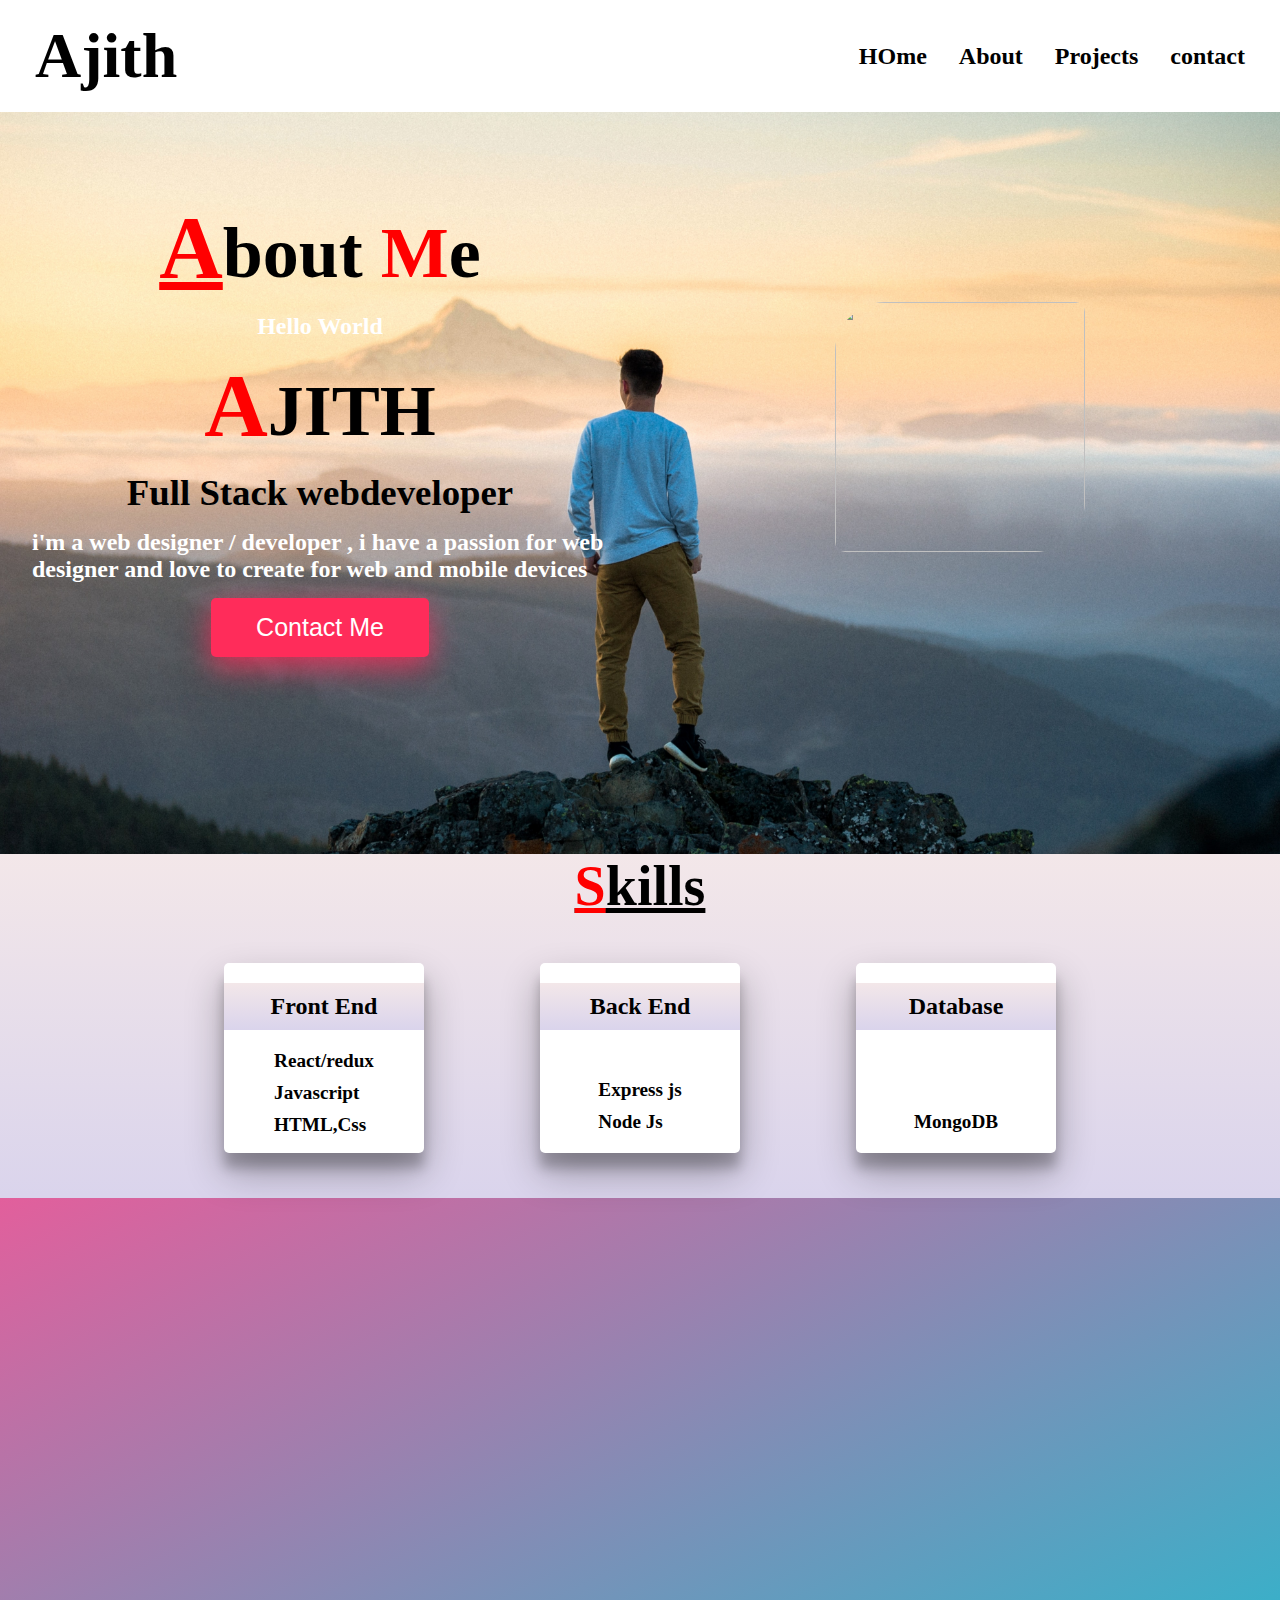
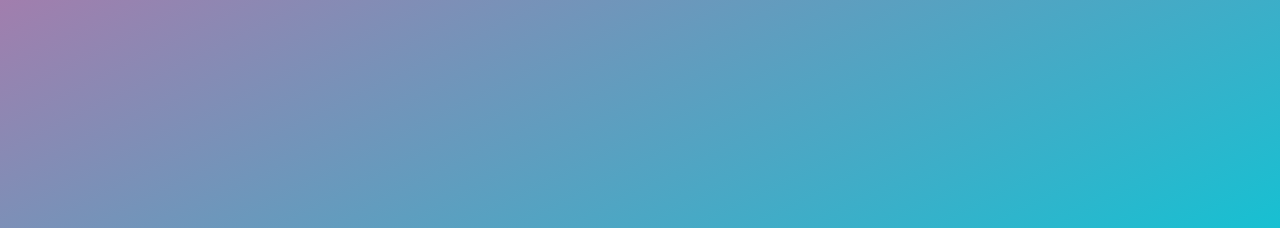
==== index.html @ d1f3cdd7 "new portifolio" ====
<!DOCTYPE html>
<html lang="en">
  <head>
    <meta charset="UTF-8" />
    <meta http-equiv="X-UA-Compatible" content="IE=edge" />
    <meta name="viewport" content="width=device-width, initial-scale=1.0" />
    <title>Document</title>
    <link rel="stylesheet" href="style.css" />
  </head>
  <body>
    <header>
      <div class="container">
        <nav class="navigation">
          <a href="" class="logo"><h1>Ajith</h1></a>

          <div class="menu-btn">
            <span class="line top-line"></span>
            <span class="line middle-line"></span
            ><span class="line bottom-line"></span>
          </div>

          <ul class="nav_menu">
            <li class="nav_list"><a href="" class="nav_links">HOme</a></li>
            <li class="nav_list"><a href="" class="nav_links">About</a></li>
            <li class="nav_list"><a href="" class="nav_links">Projects</a></li>
            <li class="nav_list"><a href="" class="nav_links">contact</a></li>
          </ul>
        </nav>
      </div>
    </header>

    <section id="about">
      <div class="section-first">
        <div class="inside-container">
          <h2>
            <span class="letter-a">A</span>bout
            <span class="about-txt-heading">M</span>e
          </h2>
          <p>Hello World</p>
          <h1><span class="letter-a">A</span>jith</h1>
          <span class="text-one">Full Stack webdeveloper</span>

          <p>
            i'm a web designer / developer , i have a passion for web designer
            and love to create for web and mobile devices
          </p>
          <button class="primaryBTN">Contact Me</button>
        </div>
      </div>
      <div class="section-second">
        <img src="/profile.jpg" alt="" srcset="" />
      </div>
    </section>
    <section id="skills">
      <div class="">
        <h1><span class="letter-a">S</span>kills</h1>
      </div>
      <div class="skill-vews">
        <div class="skill-cards">
          <h2>Front End</h2>
          <div class="section-two">
            <p>React/redux</p>
            <p>Javascript</p>
            <p>HTML,Css</p>
          </div>
        </div>
        <div class="skill-cards">
          <h2>Back End</h2>
          <div class="section-two">
            <p>Express js</p>
            <p>Node Js</p>
          </div>
        </div>
        <div class="skill-cards">
          <h2>Database</h2>
          <div class="section-two">
            <p>MongoDB</p>
          </div>
        </div>
      </div>
    </section>
    <section id="contact"></section>

    <script src="script.js"></script>
  </body>
</html>
---- style.css ----
* {
  margin: 0;
  padding: 0;
  text-decoration: none;
  list-style: none;
}
:root {
  --bg-color: #1fa12324;
  --bg-primary: black;
  --text-normal: 1.5rem;
  --text-large: 4rem;
  --text-weight: 600;
  --text-color: black;
  --text-color-secondry: black;
}

.navigation {
  padding: 0 35px;
  height: 7rem;
  display: flex;
  align-items: center;
  justify-content: space-between;
}
.nav_menu_toogle {
  cursor: pointer;
  display: none;
}

.navigation .logo h1 {
  font-size: var(--text-large);
  font-weight: 600;
}
.navigation a {
  color: var(--text-color-secondry);
}
.nav_menu {
  display: flex;
  gap: 2rem;
  align-items: center;
}
.nav_links {
  font-weight: 600;
  font-size: var(--text-normal);
  color: black;
}
.nav_links:hover {
  color: red;
}
header {
  /* background: var(--bg-color); */
  width: 100%;
  position: fixed;
  background: #fff;
}

#about {
  padding: 7rem 0px;
  width: 100%;
  height: 70vh;
  background: url("/bg-one.jpg");
  background-repeat: no-repeat;
  background-size: cover;
  background-position: 80%;
  display: flex;
}
#home {
  width: 100%;
  height: 70vh;
  background: url("/bg-one.jpg");
  background-repeat: no-repeat;
  background-size: cover;
  background-position: 80%;
  display: flex;
  justify-content: center;
  align-items: center;
  flex-direction: column;
}
.image-logo img {
  width: 100px;
  height: 100px;
  object-fit: cover;
  background-position: 30%;
  border-radius: 50%;
  border: 3px rgb(255, 44, 90) solid;
}
#skills {
  width: 100%;
  height: 70vh;
  /* background: linear-gradient(-20deg, #e9defa 0%, #fbfcdb 100%); */
  background: linear-gradient(to top, #dad4ec 0%, #dad4ec 1%, #f3e7e9 100%);
  background-repeat: no-repeat;
  background-size: cover;
  background-position: 80%;
  display: flex;
  flex-direction: column;
  align-items: center;
  padding: 20px 45px;
}
#skills h1 {
  font-size: 3.5rem;
  font-weight: 900;
  text-decoration: underline;
  color: var(--text-color);
}
#skills h1 span {
  text-decoration: underline;
  color: red;
}
#contact {
  width: 100%;
  height: 70vh;
  background: linear-gradient(
    to bottom right,
    rgba(226, 95, 156, 1),
    rgba(23, 192, 210, 1)
  );
  display: flex;
}
.skill-cards {
  background: #fff;
  width: 200px;
  height: 150px;
  display: flex;
  border-radius: 5px;
  gap: 20px;
  flex-direction: column;
  align-items: center;
  justify-content: space-between;
  padding: 20px 0px;
  box-shadow: rgba(0, 0, 0, 0.3) 0px 19px 38px,
    rgba(0, 0, 0, 0.22) 0px 15px 12px;
}
.skill-cards h2 {
  width: 100%;
  text-align: center;
  padding: 10px 0px;
  font-weight: 600;
  background: linear-gradient(to top, #dad4ec 0%, #dad4ec 1%, #f3e7e9 100%);
}
.skill-cards h2:nth-child(even) {
  background: linear-gradient(
    to bottom right,
    rgba(226, 95, 156, 1),
    rgba(23, 192, 210, 1)
  );
}
.skill-vews {
  display: flex;
  justify-content: space-between;
  align-items: center;
  width: 40%;
  padding: 45px 0px;
}
.section-two {
  display: flex;
  flex-direction: column;
  gap: 10px;
  font-weight: 800;
}
.section-two p {
  font-size: 1.2rem;
}

.section-first {
  display: flex;
  justify-content: center;
  align-items: center;
  width: 50%;
}
.inside-container {
  font-size: x-large;
  border-radius: 10%;
  display: flex;
  gap: 15px;
  height: 100%;
  padding: 5px 25px;
  flex-direction: column;
  justify-content: center;
  align-items: center;
  width: 90%;
}
.inside-container h2 {
  font-size: 4.5rem;
}
.inside-container h2 .letter-a {
  font-size: 5.5rem;
  font-weight: 900;
  color: red;
  text-decoration: underline;
}
.inside-container h2 .about-txt-heading {
  font-size: 4.5rem;
  font-weight: 900;
  color: red;
}
.inside-container h1 {
  font-size: 4.5rem;
  text-transform: uppercase;
}
.inside-container h1 .letter-a {
  font-size: 5.5rem;
  font-weight: 900;
  color: red;
}
.inside-container .text-one {
  font-size: 2.3rem;
  font-weight: 600;
}
.section-second {
  display: flex;
  flex-direction: column;
  justify-content: center;
  align-items: center;
  width: 50%;
}
.section-second img {
  width: 250px;
  height: 250px;
  object-fit: cover;
  border-radius: 50px 10px;
}
.inside-container p {
  font-weight: 600;
  color: #fff;
}
.primaryBTN {
  font-size: 25px;
  background: rgb(255, 44, 90);
  color: #fff;
  padding: 15px 45px;
  border-radius: 5px;
  border: none;
  text-align: center;
  box-shadow: 0px 10px 30px rgba(255, 44, 90, 0.8);
  transition: 0.4s ease-in-out;
}

/* responsive */
@media (max-width: 1600px) {
  .skill-vews {
    width: 65%;
  }
  #skills {
    padding: 0;
    height: auto;
  }
}

@media (max-width: 800px) {
  .nav_menu_toogle {
    cursor: pointer;
    display: block;
  }
  .skill-vews {
    width: 95%;
    flex-direction: column;
    gap: 15px;
  }
  #skills {
    padding: 0;
    height: auto;
  }
  .skill-cards {
  }
  .nav_menu {
    position: absolute;
    left: 0;
    top: 7rem;
    background: #fff;
    padding: 3rem 4px;
    width: 100%;
    flex-direction: column;
    justify-content: space-between;
    align-items: center;
    clip-path: circle(0% at 90% -10%);
    transition: clip-path 0.8s ease;
  }
  .nav_menu.active {
    clip-path: circle(120% at 50% 0%);
  }

  #about {
    flex-direction: column;
    height: 90vh;
    gap: 15px;
  }
  .section-first {
    width: 100%;
  }
  .section-second {
    width: 100%;
  }
  .inside-container h2 {
    font-size: 3.1rem;
  }
  .inside-container h2 .letter-a {
    font-size: 3.1rem;
  }
  .inside-container h2 .about-txt-heading {
    font-size: 3.1rem;
  }
  .inside-container h1 {
    font-size: 3.1rem;
  }
  .inside-container h1 .letter-a {
    font-size: 3.1rem;
  }
  .inside-container .text-one {
    font-size: 1.3rem;
  }
  .primaryBTN {
    font-size: 20px;
    background: rgb(255, 44, 90);
    color: #fff;
    padding: 10px 45px;
    border-radius: 80px;
    border: none;
    text-align: center;
    box-shadow: 0px 10px 30px rgba(255, 44, 90, 0.8);
    transition: 0.4s ease-in-out;
  }

  /* just hamburger */

  .menu-btn {
    display: flex;
    flex-direction: column;
    gap: 8px;
  }
  .menu-btn .line {
    width: 28px;
    height: 2px;
    background-color: black;
    transform-origin: left;
    transition: transform 0.5s ease, opacity 0.2s ease;
  }

  .menu-btn .middle-line {
    transition-delay: 0.1s;
  }
  .menu-btn.open .middle-line {
    opacity: 0;
  }
  .menu-btn.open .top-line {
    transform: rotate(45deg);
  }
  .menu-btn.open .bottom-line {
    transform: rotate(-45deg);
  }

  .menu-btn-open {
    display: none;
  }

  .menu-btn-off {
    display: block;
  }
}

@media (max-width: 375px) {
  .section-second img {
    width: 150px;
    height: 150px;
    object-fit: cover;
    border-radius: 50px 10px;
  }
}
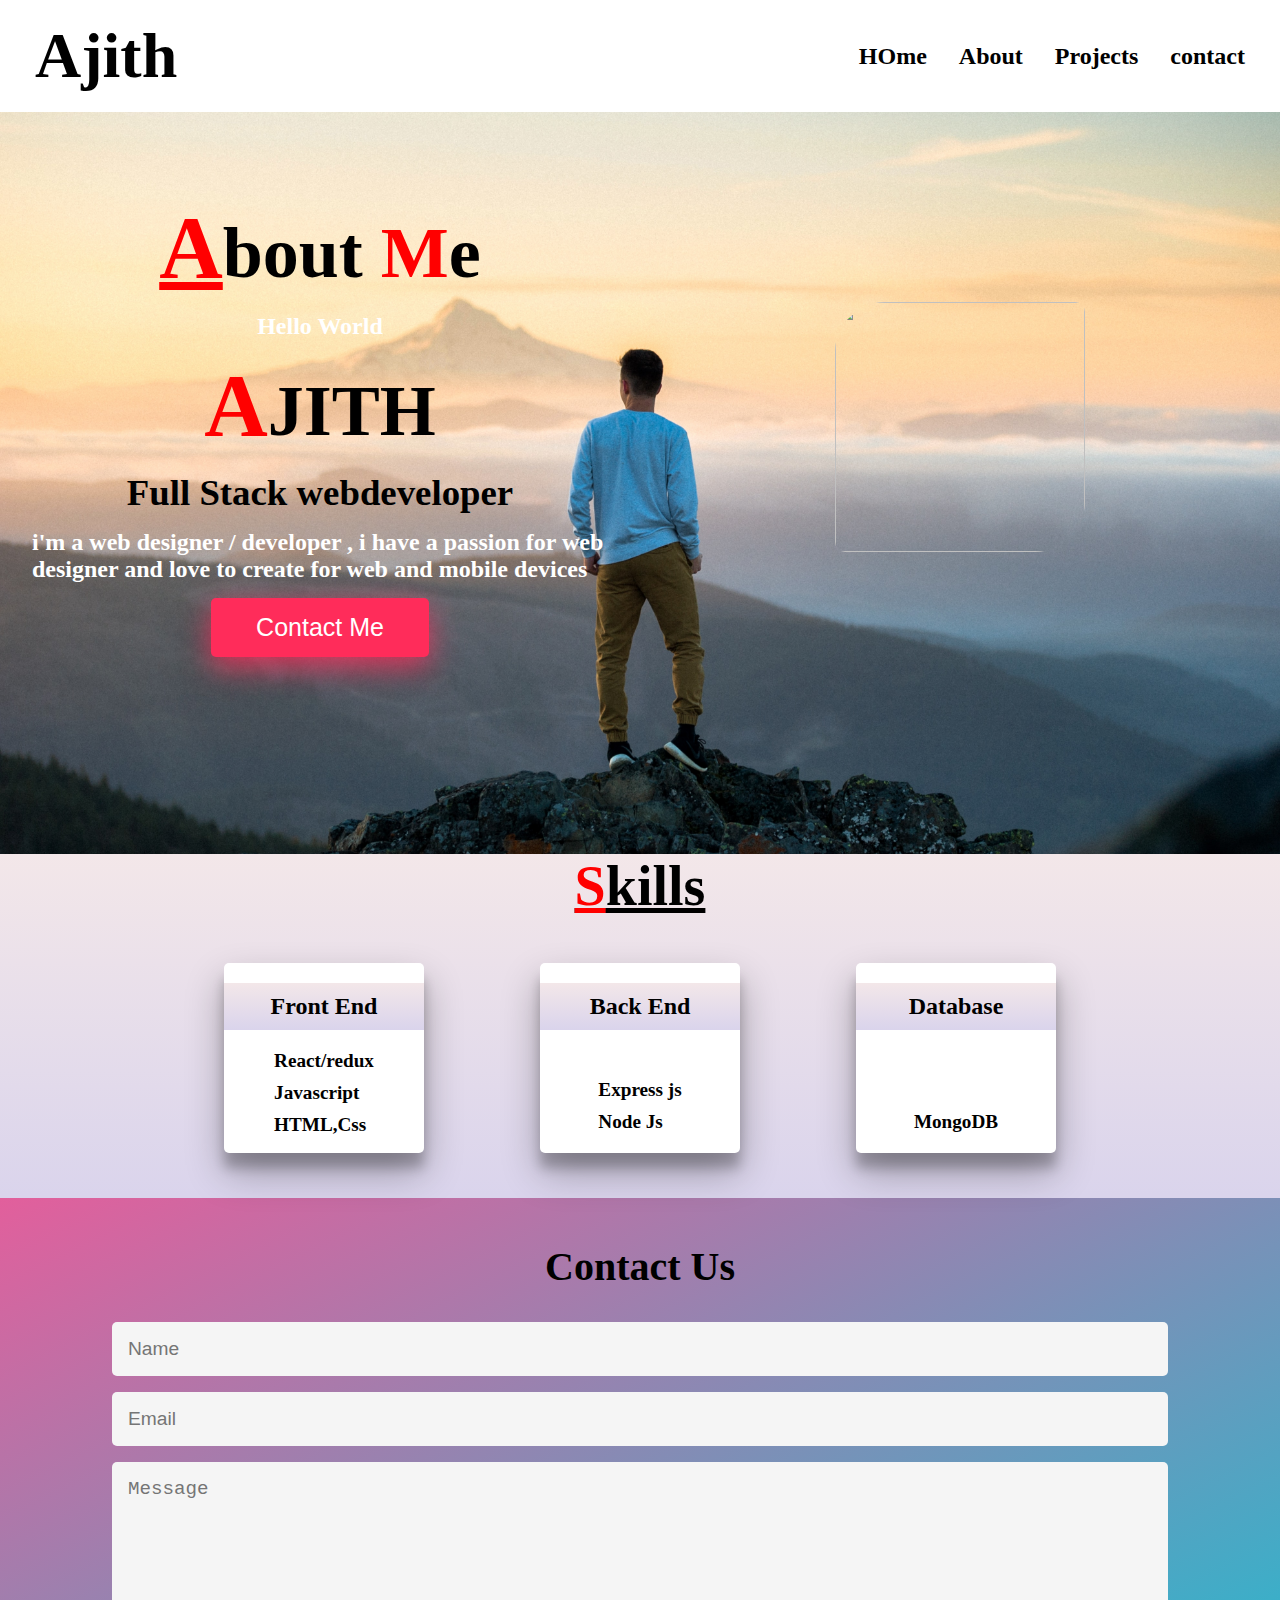
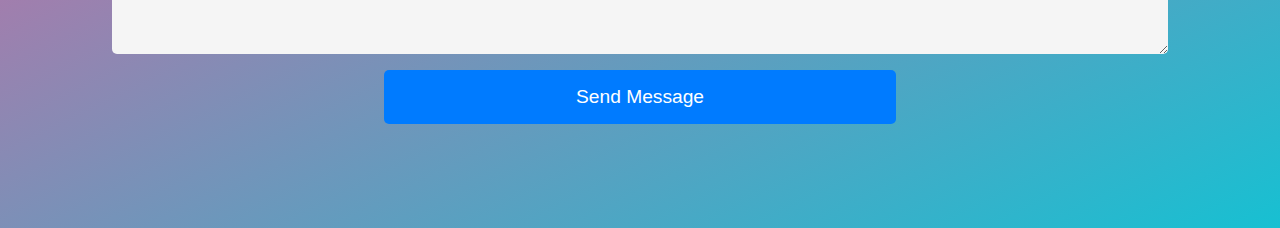
==== commit 91b96a39: "added contact us page" ====
--- a/index.html
+++ b/index.html
@@ -79,7 +79,17 @@
         </div>
       </div>
     </section>
-    <section id="contact"></section>
+    <section id="contact">
+      <div class="contact-form">
+        <h2>Contact Us</h2>
+        <form action="#" method="post">
+          <input type="text" name="name" placeholder="Name" required />
+          <input type="email" name="email" placeholder="Email" required />
+          <textarea name="message" placeholder="Message" required></textarea>
+          <input type="submit" value="Send Message" />
+        </form>
+      </div>
+    </section>
 
     <script src="script.js"></script>
   </body>
--- a/style.css
+++ b/style.css
@@ -235,6 +235,52 @@
   transition: 0.4s ease-in-out;
 }
 
+.contact-form {
+  padding-top: 45px;
+  width: 80%;
+  margin: 0 auto;
+  text-align: center;
+}
+
+.contact-form h2 {
+  font-size: 2.5rem;
+  margin-bottom: 2rem;
+}
+
+.contact-form form {
+  display: flex;
+  flex-direction: column;
+  justify-content: center;
+  align-items: center;
+}
+
+.contact-form input[type="text"],
+.contact-form input[type="email"],
+.contact-form textarea {
+  width: 100%;
+  padding: 1rem;
+  margin-bottom: 1rem;
+  border-radius: 5px;
+  border: none;
+  background-color: #f5f5f5;
+  font-size: 1.2rem;
+}
+
+.contact-form textarea {
+  height: 10rem;
+}
+
+.contact-form input[type="submit"] {
+  width: 50%;
+  padding: 1rem;
+  border-radius: 5px;
+  border: none;
+  background-color: #007bff;
+  color: #fff;
+  font-size: 1.2rem;
+  cursor: pointer;
+}
+
 /* responsive */
 @media (max-width: 1600px) {
   .skill-vews {
@@ -247,6 +293,22 @@
 }
 
 @media (max-width: 800px) {
+  .contact-form {
+    width: 80%;
+  }
+
+  .contact-form input[type="submit"] {
+    width: 60%;
+  }
+  .navigation {
+    height: 4.5rem;
+  }
+  .navigation .logo h1 {
+    font-size: 3rem;
+  }
+  .nav_links {
+    font-size: 1.3rem;
+  }
   .nav_menu_toogle {
     cursor: pointer;
     display: block;
@@ -265,7 +327,7 @@
   .nav_menu {
     position: absolute;
     left: 0;
-    top: 7rem;
+    top: 4.5rem;
     background: #fff;
     padding: 3rem 4px;
     width: 100%;
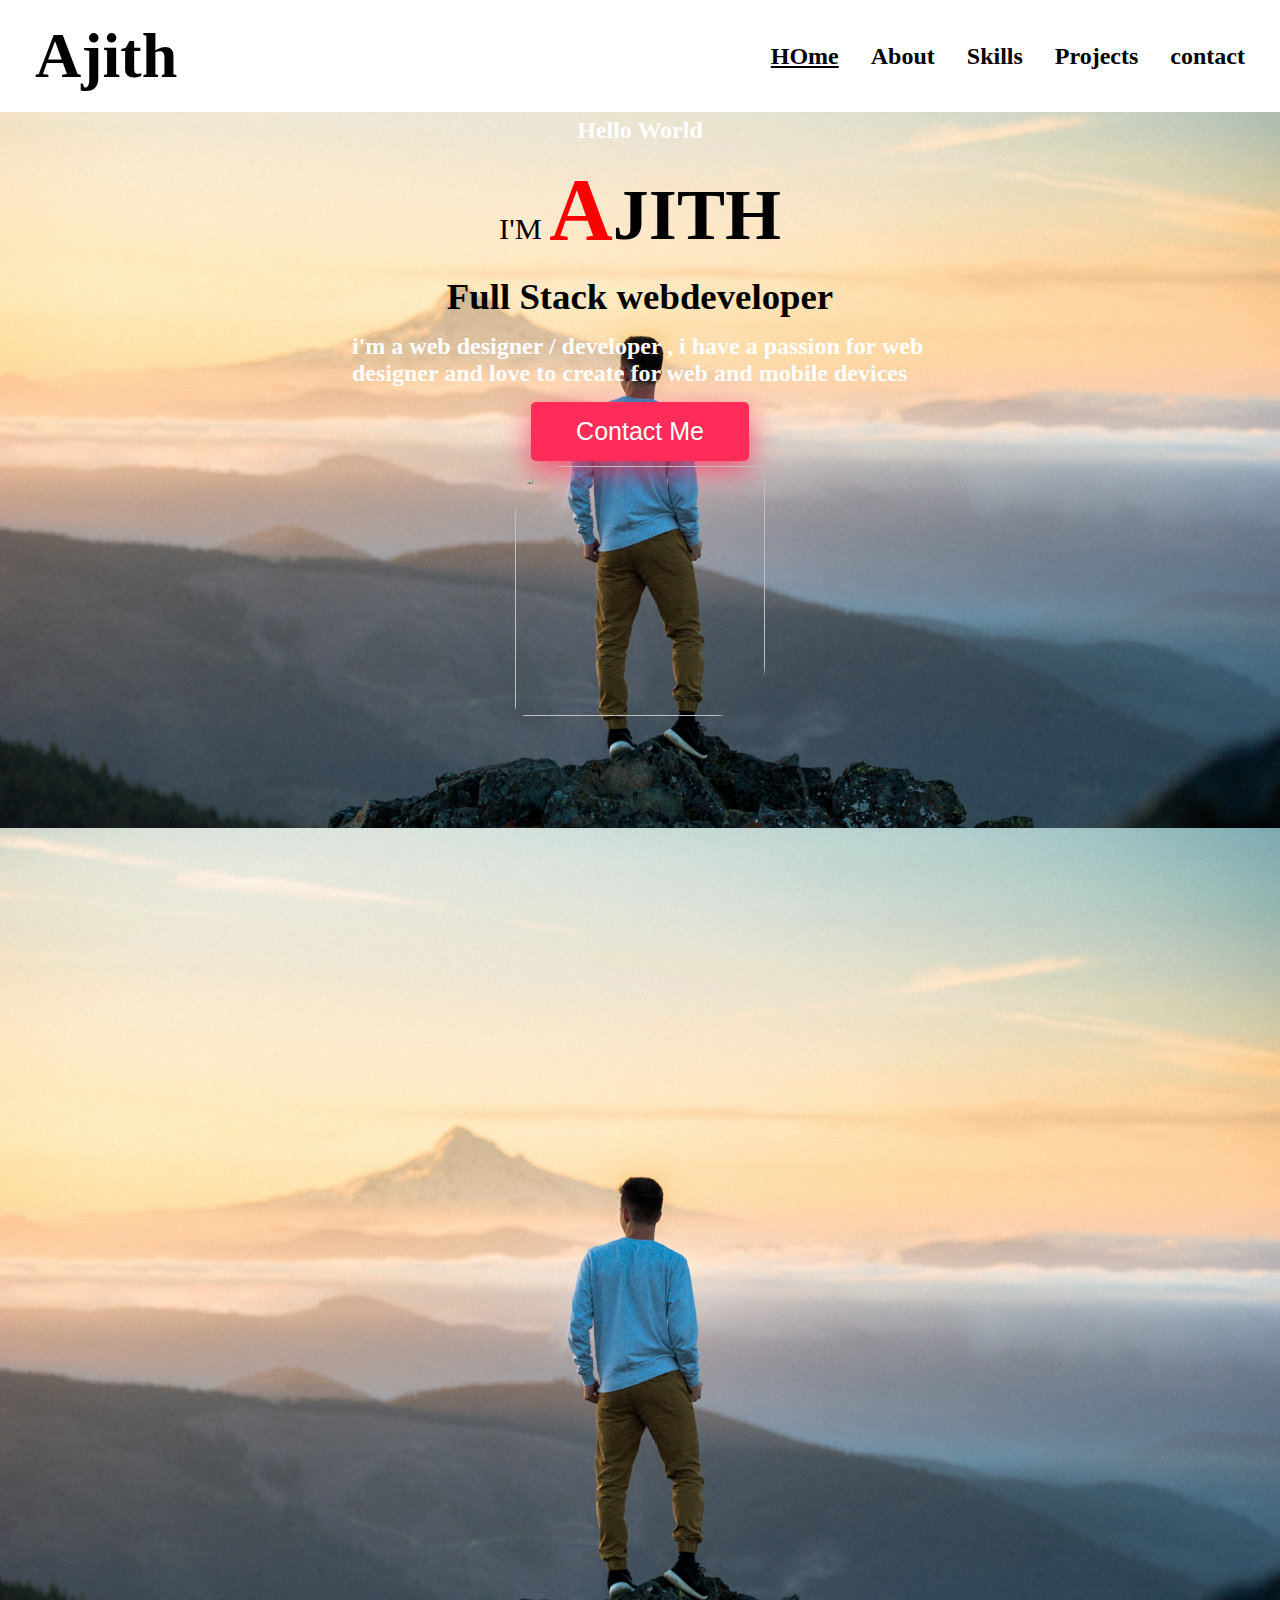
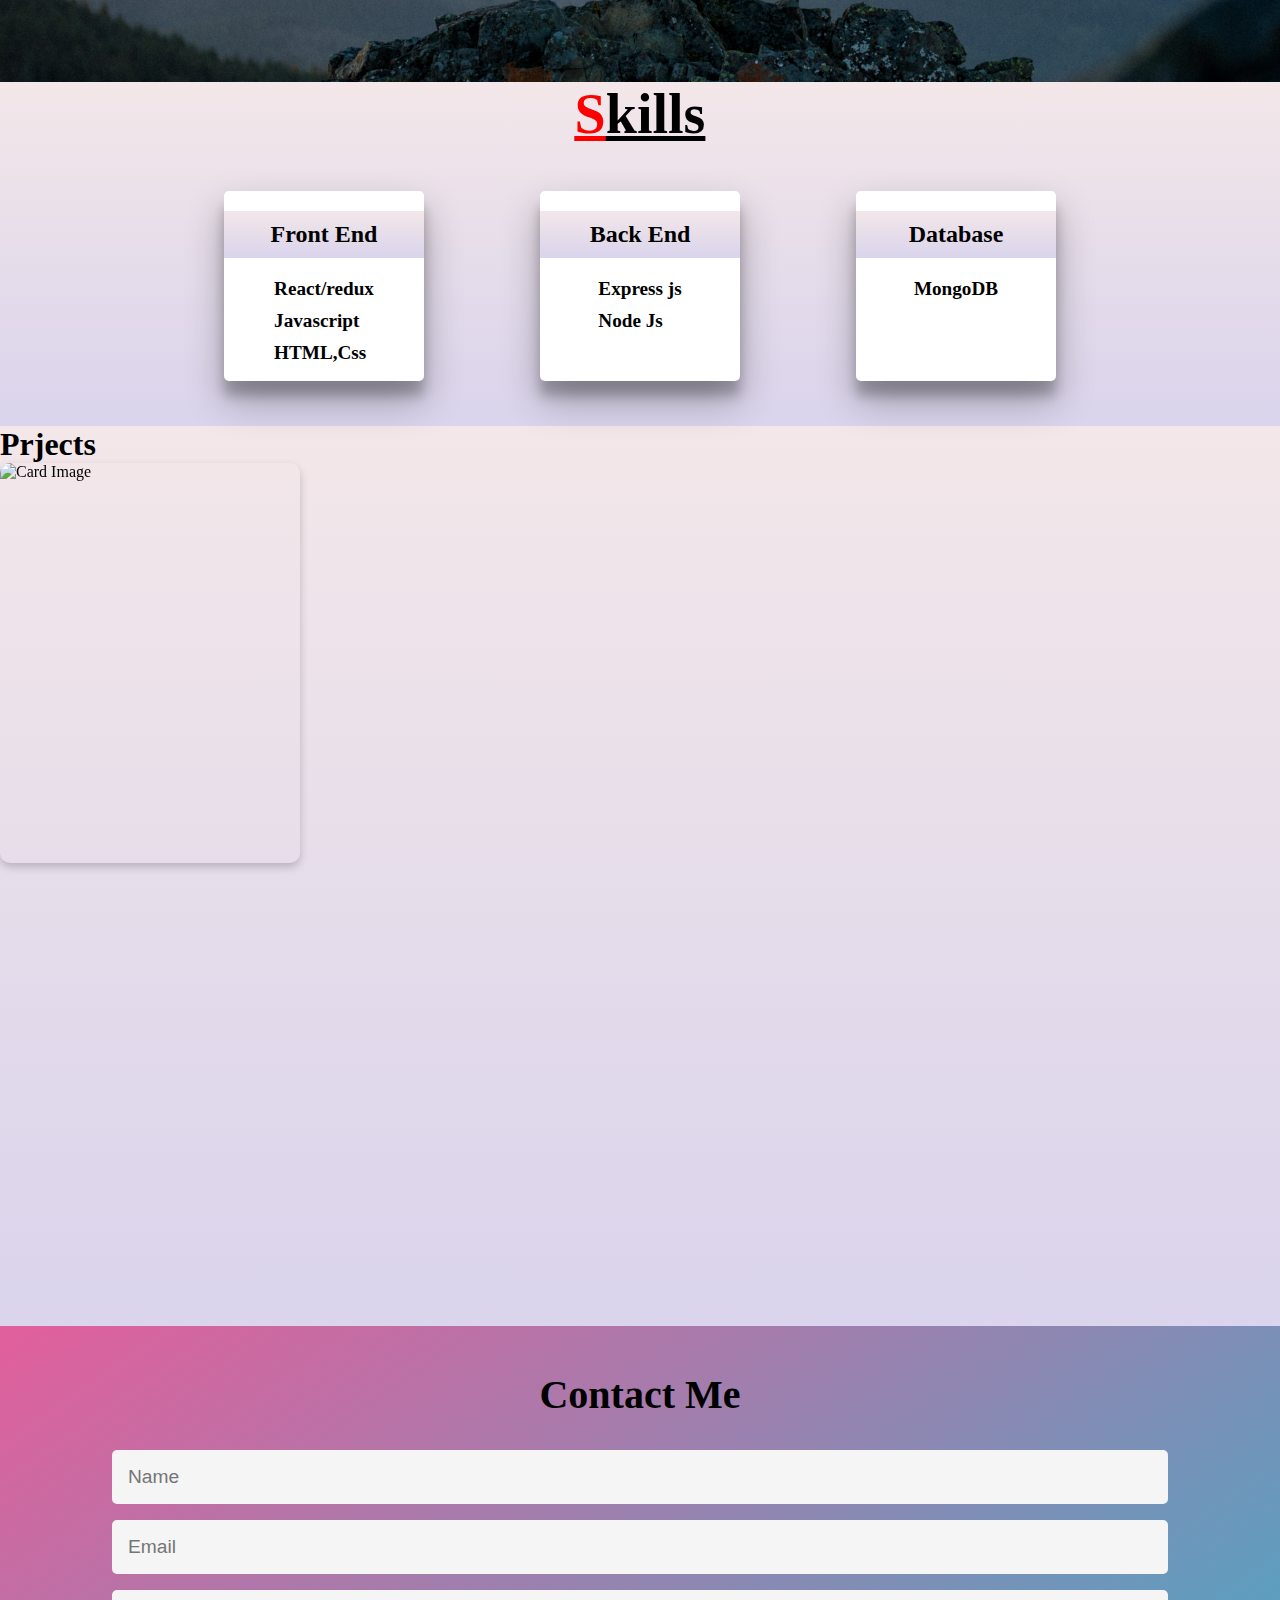
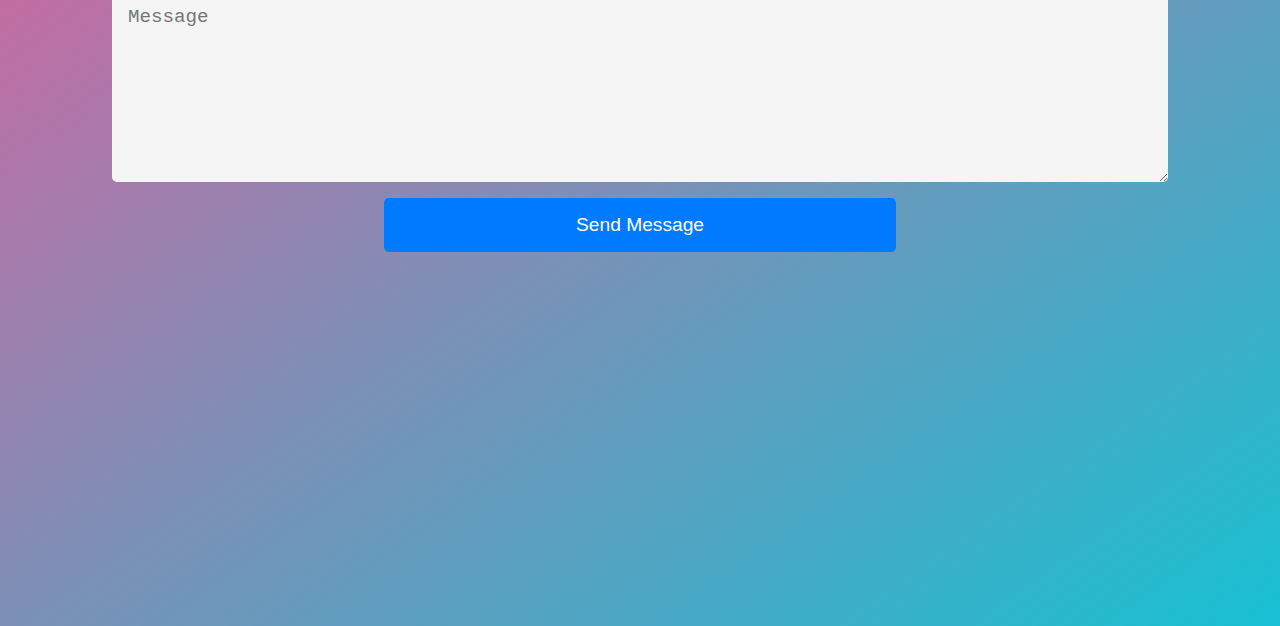
==== commit 4a0a62de: "added some change in nav bar" ====
--- a/index.html
+++ b/index.html
@@ -11,7 +11,7 @@
     <header>
       <div class="container">
         <nav class="navigation">
-          <a href="" class="logo"><h1>Ajith</h1></a>
+          <a href="#home" class="logo"><h1>Ajith</h1></a>
 
           <div class="menu-btn">
             <span class="line top-line"></span>
@@ -20,37 +20,48 @@
           </div>
 
           <ul class="nav_menu">
-            <li class="nav_list"><a href="" class="nav_links">HOme</a></li>
-            <li class="nav_list"><a href="" class="nav_links">About</a></li>
-            <li class="nav_list"><a href="" class="nav_links">Projects</a></li>
-            <li class="nav_list"><a href="" class="nav_links">contact</a></li>
+            <li class="nav_list">
+              <a href="#home" class="nav_links active">HOme</a>
+            </li>
+            <li class="nav_list">
+              <a href="#about" class="nav_links">About</a>
+            </li>
+            <li class="nav_list">
+              <a href="#skills" class="nav_links">Skills</a>
+            </li>
+            <li class="nav_list">
+              <a href="#projects" class="nav_links">Projects</a>
+            </li>
+            <li class="nav_list">
+              <a href="#contact" class="nav_links">contact</a>
+            </li>
           </ul>
         </nav>
       </div>
     </header>
 
-    <section id="about">
+    <section id="home">
       <div class="section-first">
         <div class="inside-container">
-          <h2>
-            <span class="letter-a">A</span>bout
-            <span class="about-txt-heading">M</span>e
-          </h2>
           <p>Hello World</p>
-          <h1><span class="letter-a">A</span>jith</h1>
+
+          <h1>
+            <span class="h22">I'm </span><span class="letter-a">A</span>jith
+          </h1>
           <span class="text-one">Full Stack webdeveloper</span>
 
           <p>
             i'm a web designer / developer , i have a passion for web designer
             and love to create for web and mobile devices
           </p>
-          <button class="primaryBTN">Contact Me</button>
+          <a href="#contact"><button class="primaryBTN">Contact Me</button></a>
         </div>
       </div>
       <div class="section-second">
         <img src="/profile.jpg" alt="" srcset="" />
       </div>
     </section>
+    <section id="about"></section>
     <section id="skills">
       <div class="">
         <h1><span class="letter-a">S</span>kills</h1>
@@ -79,9 +90,22 @@
         </div>
       </div>
     </section>
+    <section id="projects">
+      <div class=""><h1>Prjects</h1></div>
+      <div class="card">
+        <img src="profile.jpg" alt="Card Image" />
+        <div class="card-content">
+          <h3 class="card-title">Card Title</h3>
+          <p class="card-text">
+            Lorem ipsum dolor sit amet, consectetur adipiscing elit.
+          </p>
+          <a href="#" class="card-button">Read More</a>
+        </div>
+      </div>
+    </section>
     <section id="contact">
       <div class="contact-form">
-        <h2>Contact Us</h2>
+        <h2>Contact Me</h2>
         <form action="#" method="post">
           <input type="text" name="name" placeholder="Name" required />
           <input type="email" name="email" placeholder="Email" required />
--- a/style.css
+++ b/style.css
@@ -3,6 +3,7 @@
   padding: 0;
   text-decoration: none;
   list-style: none;
+  scroll-behavior: smooth;
 }
 :root {
   --bg-color: #1fa12324;
@@ -43,6 +44,9 @@
   font-size: var(--text-normal);
   color: black;
 }
+.nav_links.active {
+  text-decoration: underline;
+}
 .nav_links:hover {
   color: red;
 }
@@ -64,8 +68,9 @@
   display: flex;
 }
 #home {
-  width: 100%;
-  height: 70vh;
+  padding: 7rem 0px;
+  width: 100%;
+  height: auto;
   background: url("/bg-one.jpg");
   background-repeat: no-repeat;
   background-size: cover;
@@ -108,7 +113,7 @@
 }
 #contact {
   width: 100%;
-  height: 70vh;
+  height: 100vh;
   background: linear-gradient(
     to bottom right,
     rgba(226, 95, 156, 1),
@@ -116,6 +121,13 @@
   );
   display: flex;
 }
+#projects {
+  width: 100%;
+  height: 100vh;
+  background: linear-gradient(to top, #dad4ec 0%, #dad4ec 1%, #f3e7e9 100%);
+  display: flex;
+  flex-direction: column;
+}
 .skill-cards {
   background: #fff;
   width: 200px;
@@ -125,7 +137,7 @@
   gap: 20px;
   flex-direction: column;
   align-items: center;
-  justify-content: space-between;
+  justify-content: flex-start;
   padding: 20px 0px;
   box-shadow: rgba(0, 0, 0, 0.3) 0px 19px 38px,
     rgba(0, 0, 0, 0.22) 0px 15px 12px;
@@ -205,6 +217,10 @@
 .inside-container .text-one {
   font-size: 2.3rem;
   font-weight: 600;
+}
+.inside-container .h22 {
+  font-size: 1.9rem;
+  font-weight: 400;
 }
 .section-second {
   display: flex;
@@ -279,6 +295,91 @@
   color: #fff;
   font-size: 1.2rem;
   cursor: pointer;
+}
+
+.card {
+  position: relative;
+  width: 300px;
+  height: 400px;
+  margin-bottom: 40px;
+  border-radius: 10px;
+  overflow: hidden;
+  box-shadow: 0 4px 8px rgba(0, 0, 0, 0.2);
+  transition: transform 0.3s ease-in-out;
+}
+
+.card:hover {
+  transform: translateY(-10px);
+}
+
+.card::before {
+  content: "";
+  position: absolute;
+  top: 0;
+  left: 0;
+  width: 100%;
+  height: 100%;
+  background-image: linear-gradient(to top left, #3366cc 0%, #0072ff 100%);
+  opacity: 0.9;
+  z-index: -1;
+}
+
+.card img {
+  position: absolute;
+  top: 0;
+  left: 0;
+  width: 100%;
+  height: 100%;
+  object-fit: cover;
+  object-position: center;
+  transition: transform 0.3s ease-in-out;
+}
+
+.card:hover img {
+  transform: scale(1.1);
+}
+
+.card-content {
+  position: absolute;
+  bottom: 0;
+  left: 0;
+  right: 0;
+  padding: 20px;
+  text-align: center;
+  color: #fff;
+  transform: translateY(100%);
+  transition: transform 0.3s ease-in-out;
+}
+
+.card:hover .card-content {
+  transform: translateY(0);
+}
+
+.card-title {
+  font-size: 28px;
+  margin-bottom: 10px;
+}
+
+.card-text {
+  font-size: 16px;
+  line-height: 1.5;
+  margin-bottom: 20px;
+}
+
+.card-button {
+  display: inline-block;
+  padding: 10px 20px;
+  background-color: #fff;
+  color: #0072ff;
+  border-radius: 5px;
+  text-decoration: none;
+  font-weight: bold;
+  transition: background-color 0.3s ease-in-out;
+}
+
+.card-button:hover {
+  background-color: #0072ff;
+  color: #fff;
 }
 
 /* responsive */
@@ -341,6 +442,11 @@
     clip-path: circle(120% at 50% 0%);
   }
 
+  #home {
+    flex-direction: column;
+    height: 90vh;
+    gap: 15px;
+  }
   #about {
     flex-direction: column;
     height: 90vh;
